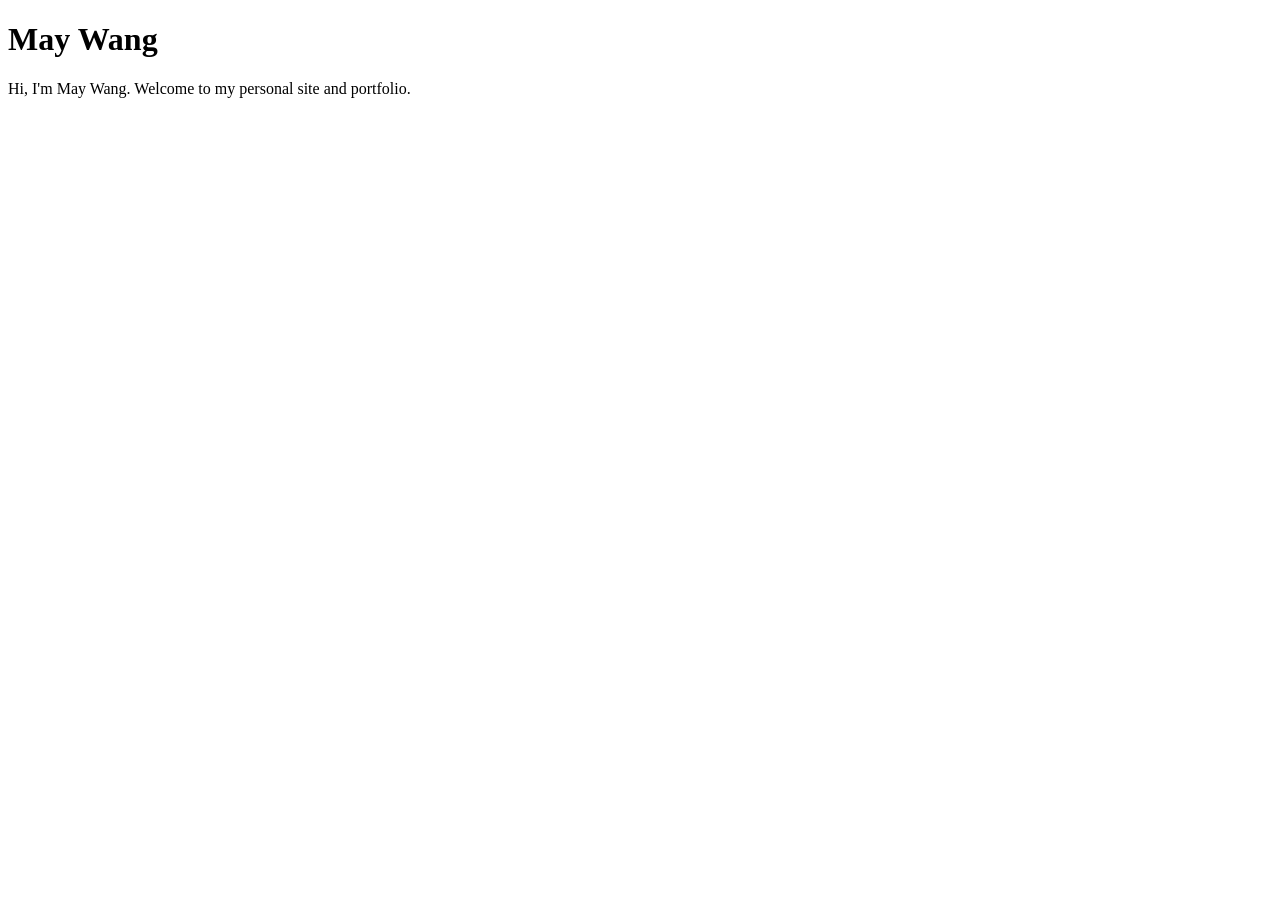
==== index.html @ 8f581ac7 "creating" ====
<!DOCTYPE html>
<html lang="en">
<head>
    <meta charset="UTF-8">
    <meta name="viewport" content="width=device-width, initial-scale=1.0">
    <title>May Wang: Personal site and portfolio</title>
</head>
<body>
    <h1>May Wang</h1>
    <p>Hi, I'm May Wang. Welcome to my personal site and portfolio.</p>
</body>
</html>
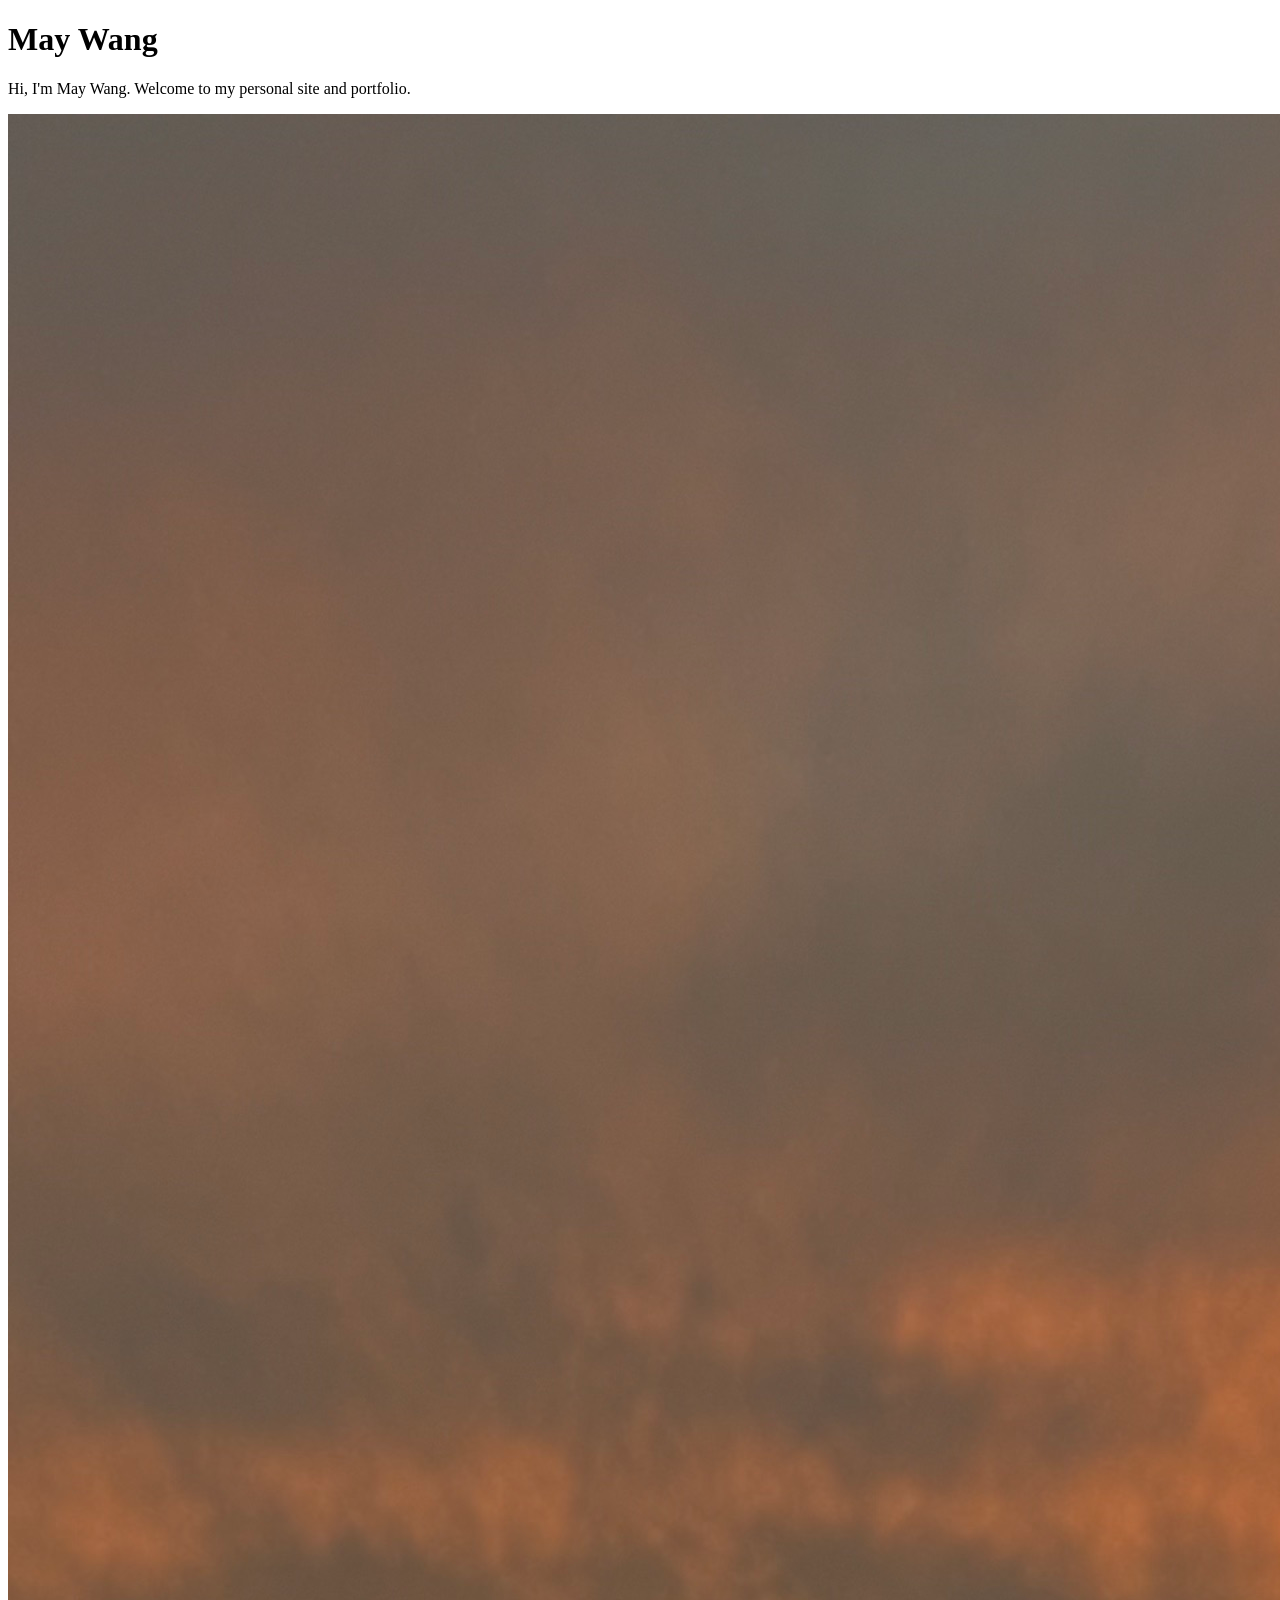
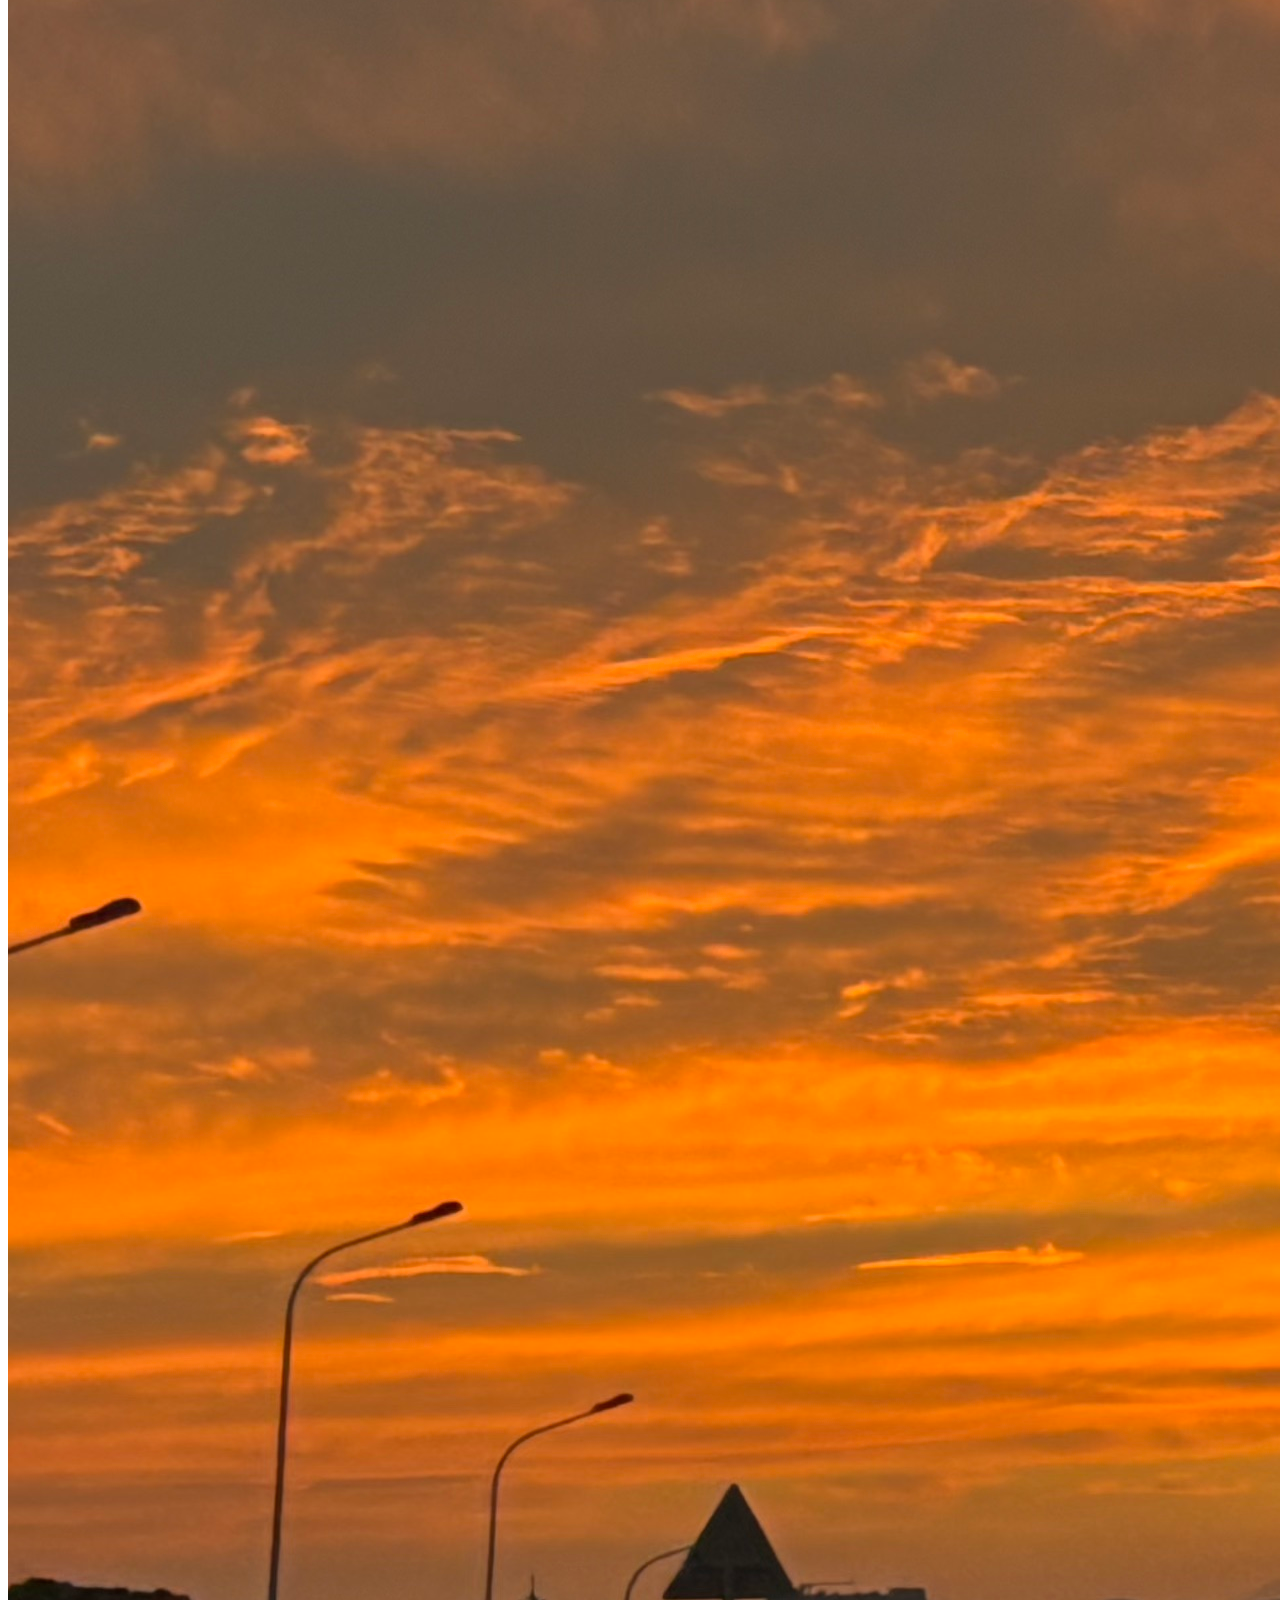
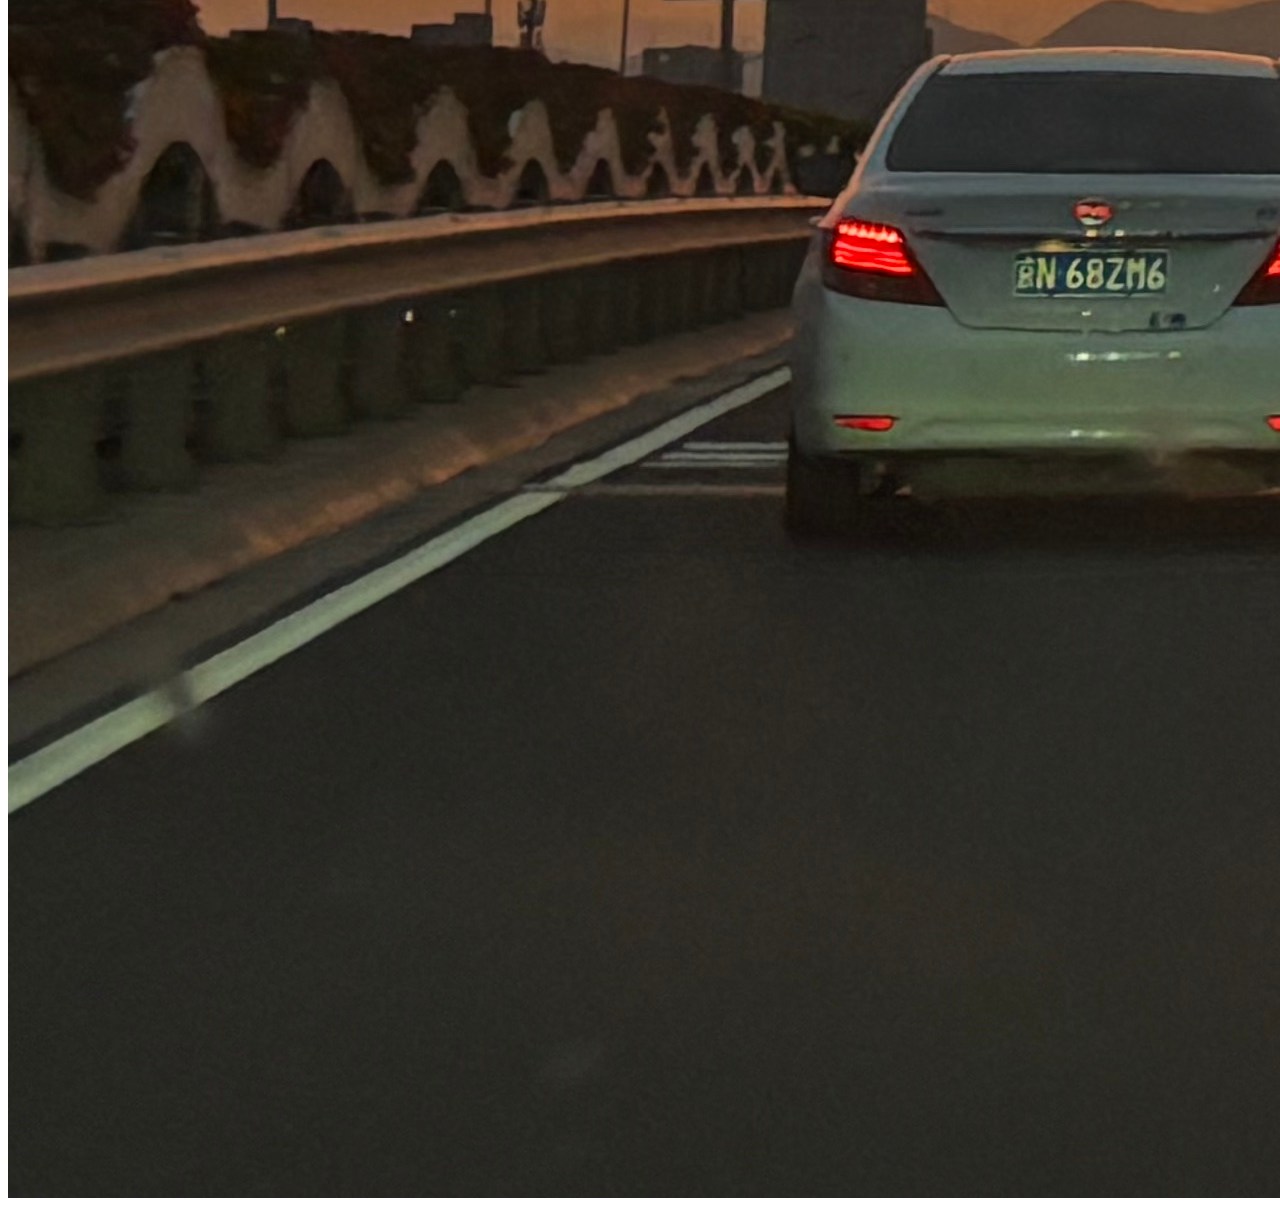
==== commit f72be149: "image" ====
--- a/index.html
+++ b/index.html
@@ -8,5 +8,6 @@
 <body>
     <h1>May Wang</h1>
     <p>Hi, I'm May Wang. Welcome to my personal site and portfolio.</p>
+    <img src="images/IMG_6337.jpeg" alt="A photo of Sky">
 </body>
 </html>
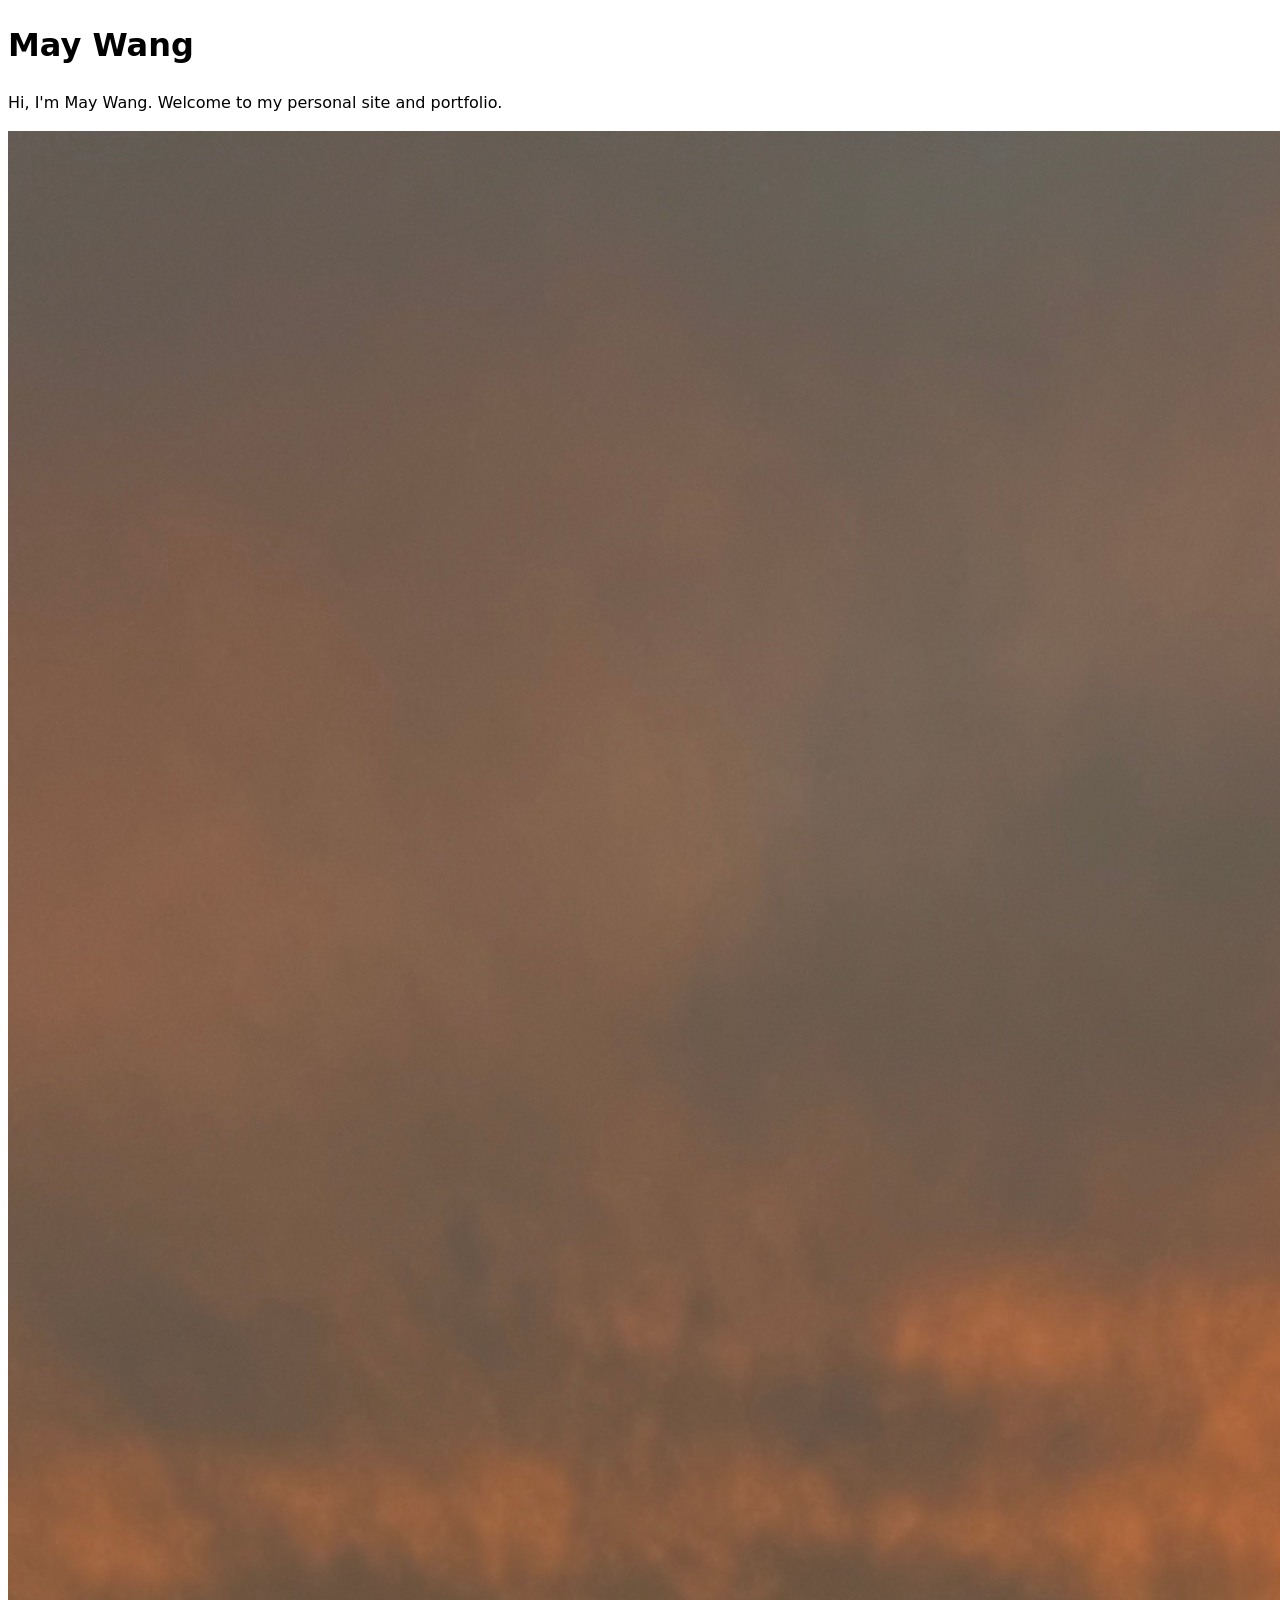
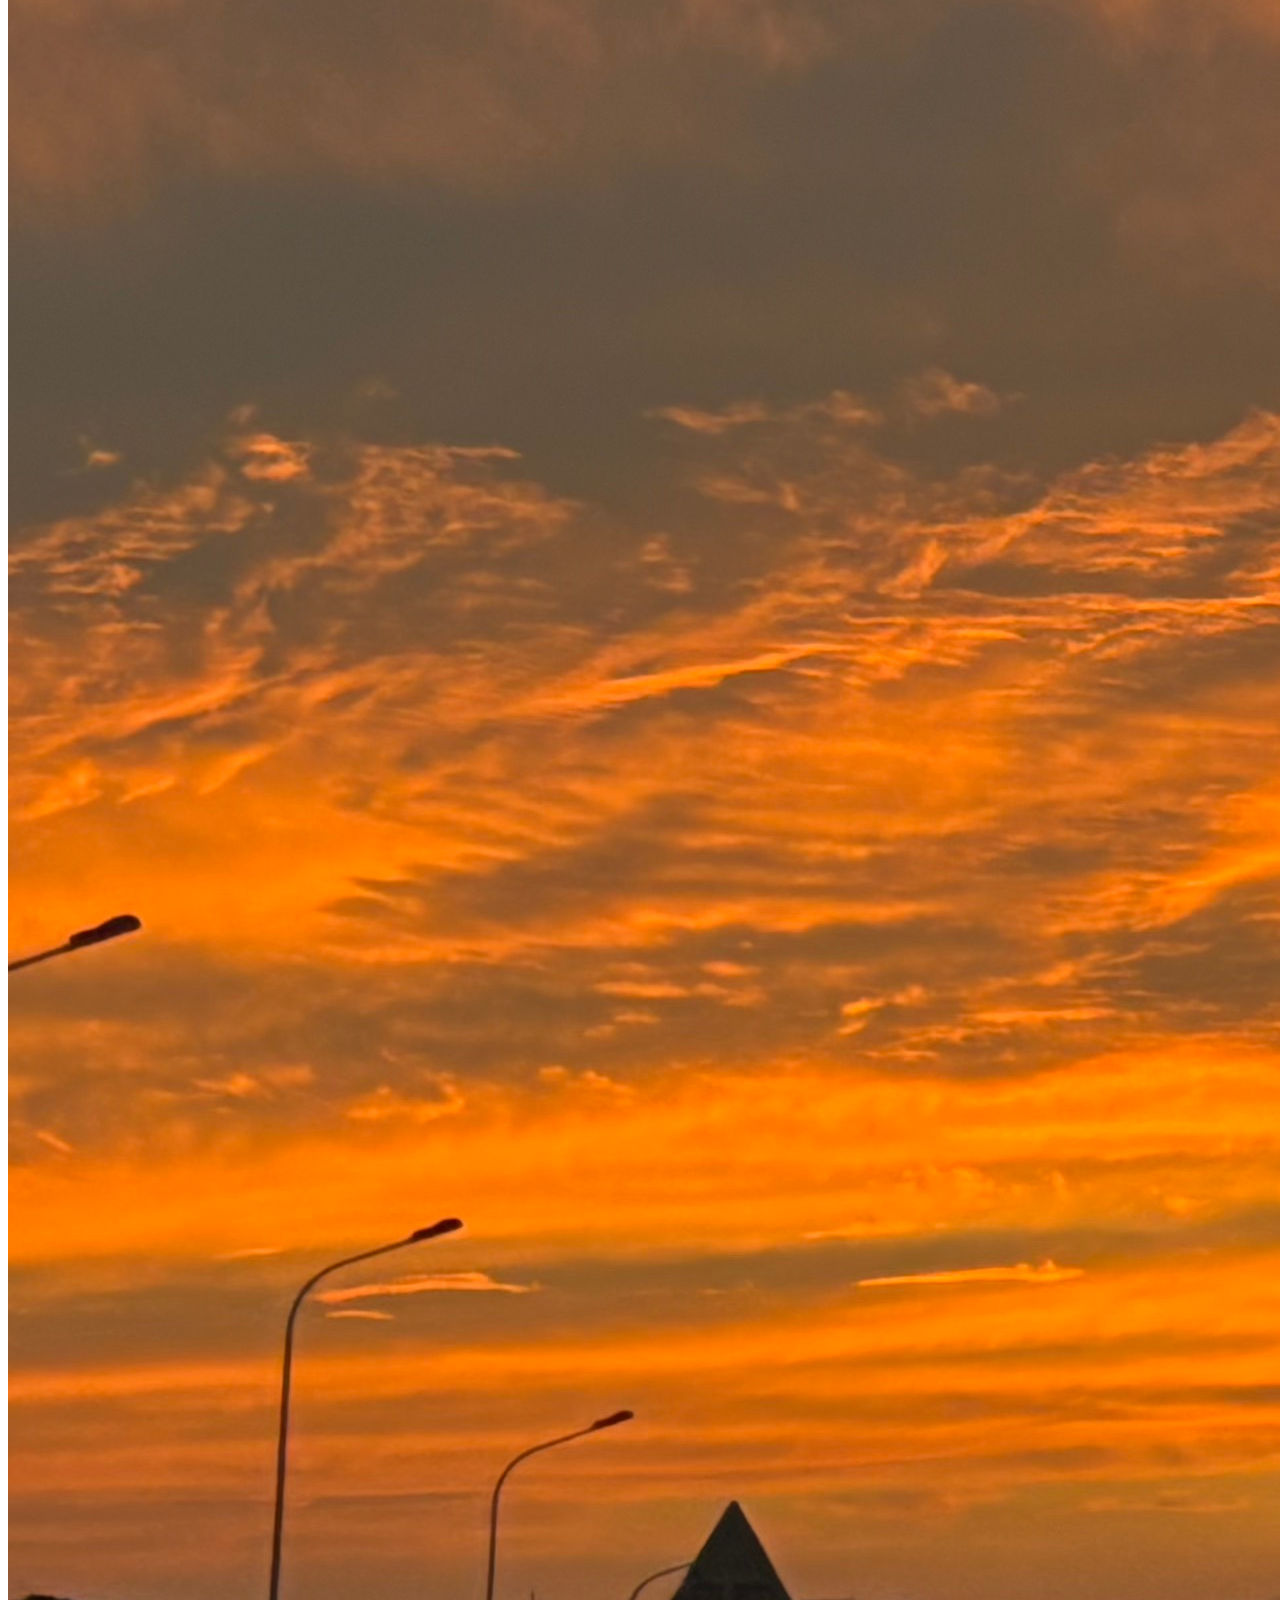
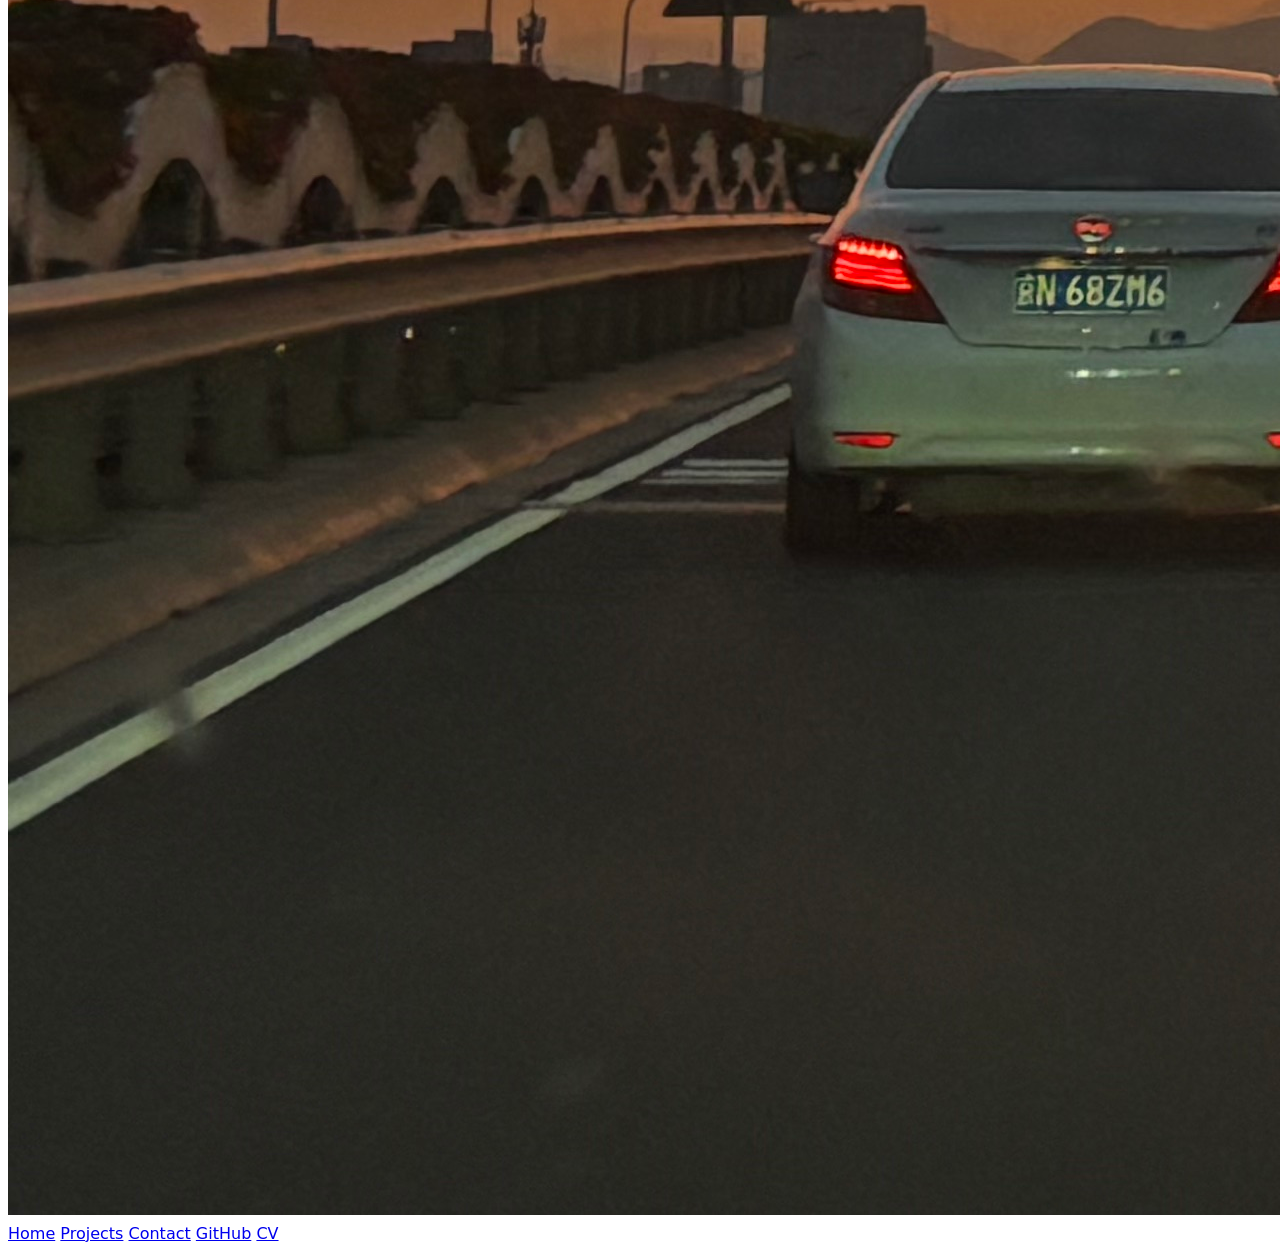
==== commit 1ef918cc: "finish" ====
--- a/index.html
+++ b/index.html
@@ -4,10 +4,18 @@
     <meta charset="UTF-8">
     <meta name="viewport" content="width=device-width, initial-scale=1.0">
     <title>May Wang: Personal site and portfolio</title>
+    <link rel="stylesheet" href="style.css">
 </head>
 <body>
     <h1>May Wang</h1>
     <p>Hi, I'm May Wang. Welcome to my personal site and portfolio.</p>
-    <img src="images/IMG_6337.jpeg" alt="A photo of Sky">
+    <img src="images/IMG_6337.jpeg" alt="A photo of Sky" />
+    <nav>
+    <a href="./">Home</a>
+    <a href="projects/">Projects</a>
+    <a href="contact/">Contact</a>
+    <a href="https://github.com/maw044-source" target="_blank">GitHub</a>
+    <a href="cv/">CV</a>
+    </nav>
 </body>
 </html>
--- a/style.css
+++ b/style.css
@@ -0,0 +1,6 @@
+body {
+  /* Set line height to 1.5 times the font size
+	   and use the OS’s UI font as the website font
+	 */
+  font: 100%/1.5 system-ui;
+}
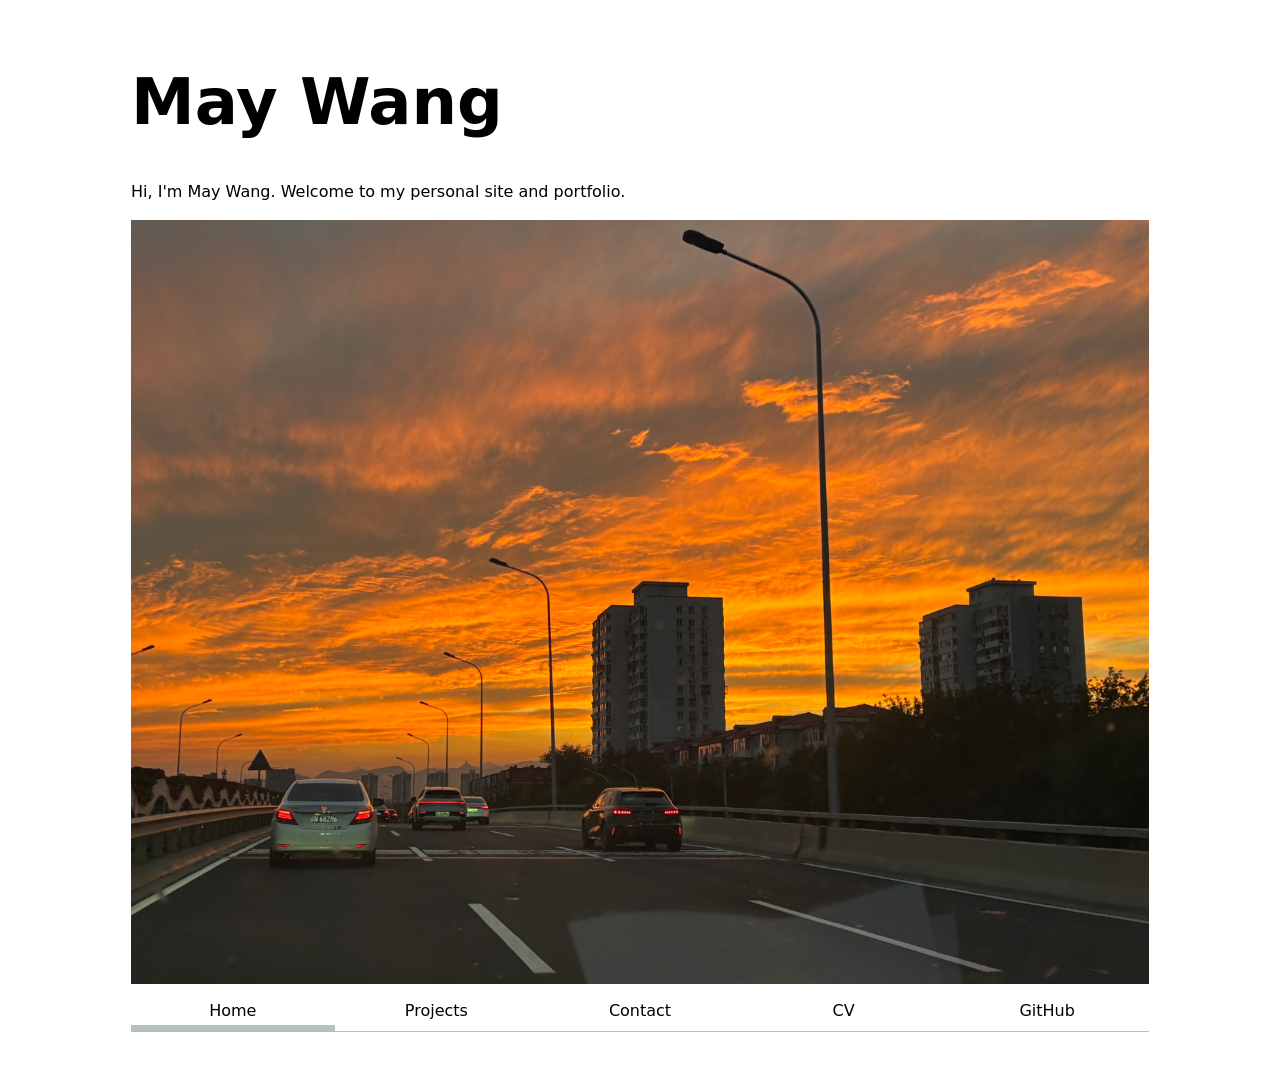
==== commit 69fe38d9: "lab2" ====
--- a/index.html
+++ b/index.html
@@ -11,11 +11,11 @@
     <p>Hi, I'm May Wang. Welcome to my personal site and portfolio.</p>
     <img src="images/IMG_6337.jpeg" alt="A photo of Sky" />
     <nav>
-    <a href="./">Home</a>
+    <a href="./" class="current">Home</a>
     <a href="projects/">Projects</a>
     <a href="contact/">Contact</a>
-    <a href="https://github.com/maw044-source" target="_blank">GitHub</a>
     <a href="cv/">CV</a>
-    </nav>
+    <a href="https://github.com/maw044@ucsd.edu" target="_blank">GitHub</a>
+</nav>
 </body>
 </html>
--- a/style.css
+++ b/style.css
@@ -1,6 +1,95 @@
+html {
+    --color-accent: oklch(65% 50% 0);
+    accent-color: var(--color-accent);
+}
+
 body {
-  /* Set line height to 1.5 times the font size
-	   and use the OS’s UI font as the website font
-	 */
-  font: 100%/1.5 system-ui;
+    font: 100%/1.5 system-ui;
+
+    max-width: 100ch;
+    margin-inline: auto;
+    padding: 1em;
+}
+
+nav {
+    display: flex;
+    margin-bottom: 2em;
+    border-bottom: 1px solid oklch(80% 3% 200);
+}
+
+nav a {
+    flex: 1;
+    text-decoration: none;
+    color: inherit;
+    text-align: center;
+    padding: 0.5em;
+}
+
+nav a.current {
+    border-bottom: 0.4em solid oklch(80% 3% 200);
+    padding-bottom: 0.1em;
+}
+
+nav a:hover {
+    border-bottom: 0.4em solid var(--color-accent);
+    padding-bottom: 0.1em;
+}
+
+img {
+    max-width: 100%;
+    height: auto;
+}
+
+input,
+textarea,
+button {
+    font: inherit;
+}
+
+form {
+    display: grid;
+    grid-template-columns: auto 1fr;
+    gap: 1em;
+}
+
+form label {
+    display: grid;
+    grid-template-columns: subgrid;
+    grid-column: 1 / -1;
+}
+
+form button {
+    grid-column: 1 / -1;
+}
+
+/* PROJECTS */
+
+.projects {
+    display: grid;
+    grid-template-columns: repeat(auto-fill, minmax(15em, 1fr));
+    gap: 1em;
+}
+
+.projects article {
+    display: grid;
+    grid-template-rows: subgrid;
+    grid-row: span 3;
+}
+
+.projects h2 {
+    margin: 0;
+}
+
+h1 {
+    font-size: 400%;
+}
+
+h1,
+h2,
+h3,
+h4,
+h5,
+h6 {
+    line-height: 1.1;
+    text-wrap: balance;
 }
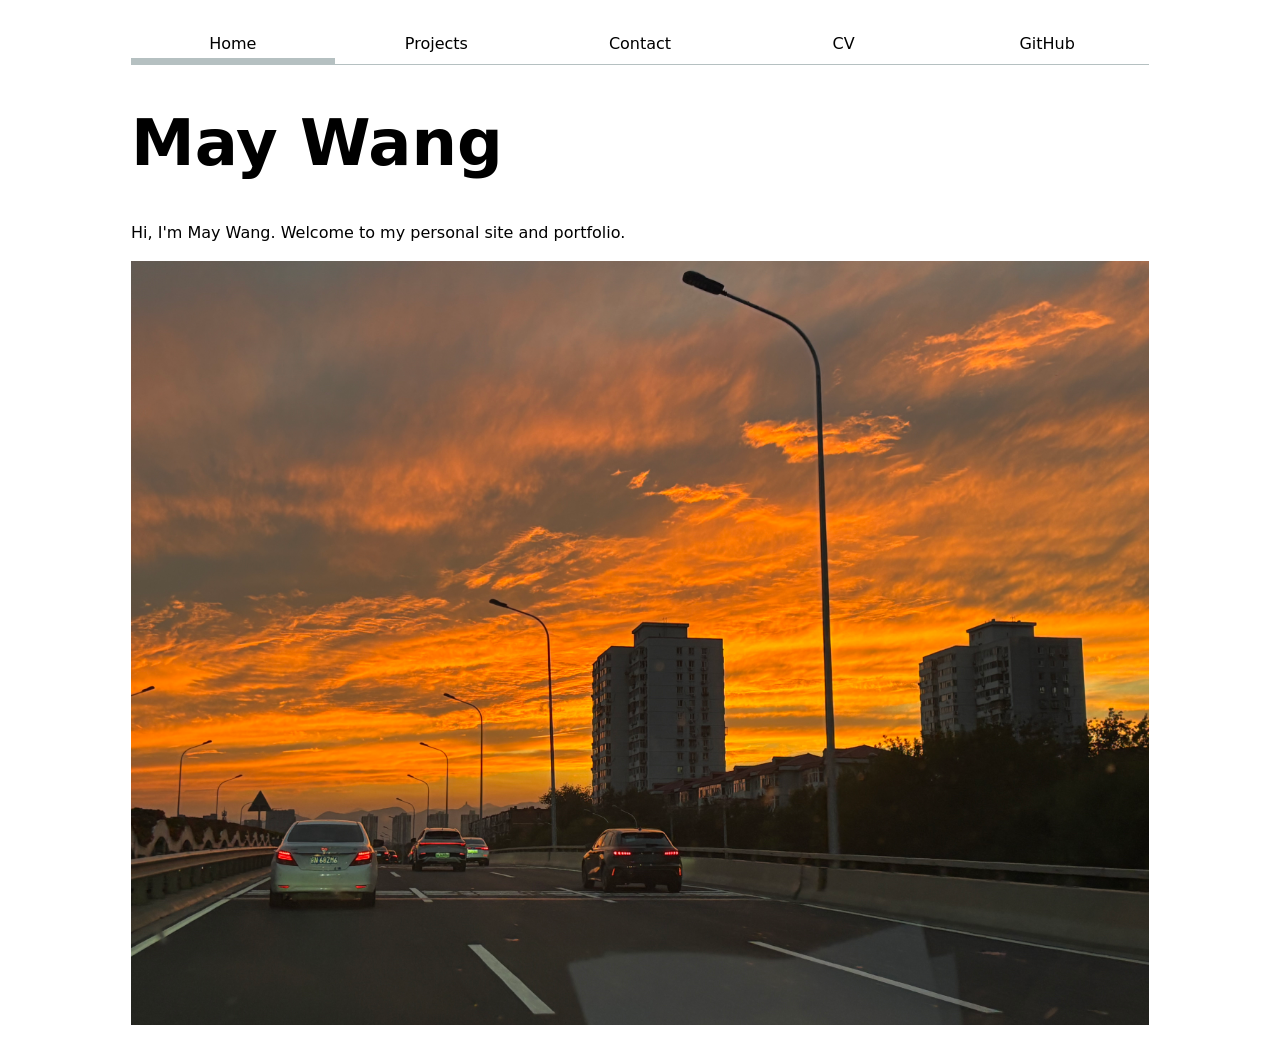
==== commit 0b3f9085: "nav" ====
--- a/index.html
+++ b/index.html
@@ -7,15 +7,15 @@
     <link rel="stylesheet" href="style.css">
 </head>
 <body>
-    <h1>May Wang</h1>
-    <p>Hi, I'm May Wang. Welcome to my personal site and portfolio.</p>
-    <img src="images/IMG_6337.jpeg" alt="A photo of Sky" />
     <nav>
     <a href="./" class="current">Home</a>
     <a href="projects/">Projects</a>
     <a href="contact/">Contact</a>
     <a href="cv/">CV</a>
     <a href="https://github.com/maw044@ucsd.edu" target="_blank">GitHub</a>
-</nav>
+    </nav>
+    <h1>May Wang</h1>
+    <p>Hi, I'm May Wang. Welcome to my personal site and portfolio.</p>
+    <img src="images/IMG_6337.jpeg" alt="A photo of Sky" />
 </body>
 </html>
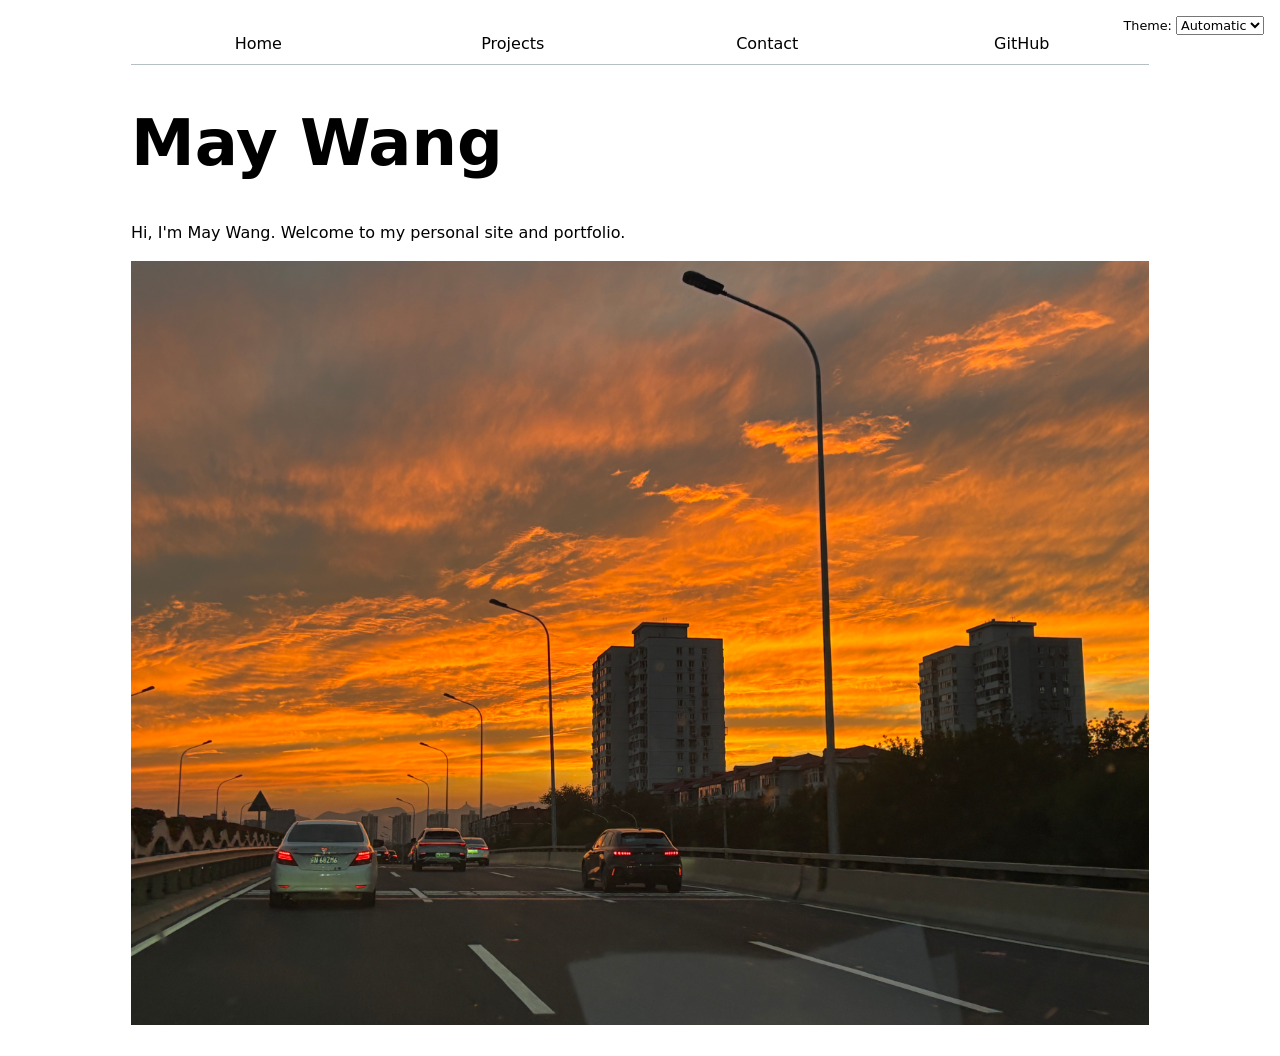
==== commit 89ffb008: "added dark mode" ====
--- a/index.html
+++ b/index.html
@@ -5,15 +5,10 @@
     <meta name="viewport" content="width=device-width, initial-scale=1.0">
     <title>May Wang: Personal site and portfolio</title>
     <link rel="stylesheet" href="style.css">
+    <script type="module" src="global.js"></script>
 </head>
 <body>
-    <nav>
-    <a href="./" class="current">Home</a>
-    <a href="projects/">Projects</a>
-    <a href="contact/">Contact</a>
-    <a href="cv/">CV</a>
-    <a href="https://github.com/maw044@ucsd.edu" target="_blank">GitHub</a>
-    </nav>
+    
     <h1>May Wang</h1>
     <p>Hi, I'm May Wang. Welcome to my personal site and portfolio.</p>
     <img src="images/IMG_6337.jpeg" alt="A photo of Sky" />
--- a/style.css
+++ b/style.css
@@ -1,6 +1,21 @@
 html {
     --color-accent: oklch(65% 50% 0);
     accent-color: var(--color-accent);
+}
+
+.color-scheme {
+  position: absolute;
+  top: 1rem;
+  right: 1rem;
+  font-size: 80%;
+}
+
+.color-scheme select {
+  font: inherit;
+}
+
+:root {
+  color-scheme: light dark;
 }
 
 body {
@@ -9,6 +24,11 @@
     max-width: 100ch;
     margin-inline: auto;
     padding: 1em;
+}
+
+nav {
+  --border-color: oklch(50% 10% 200 / 40%);
+  border-bottom: 1px solid var(--border-color);
 }
 
 nav {
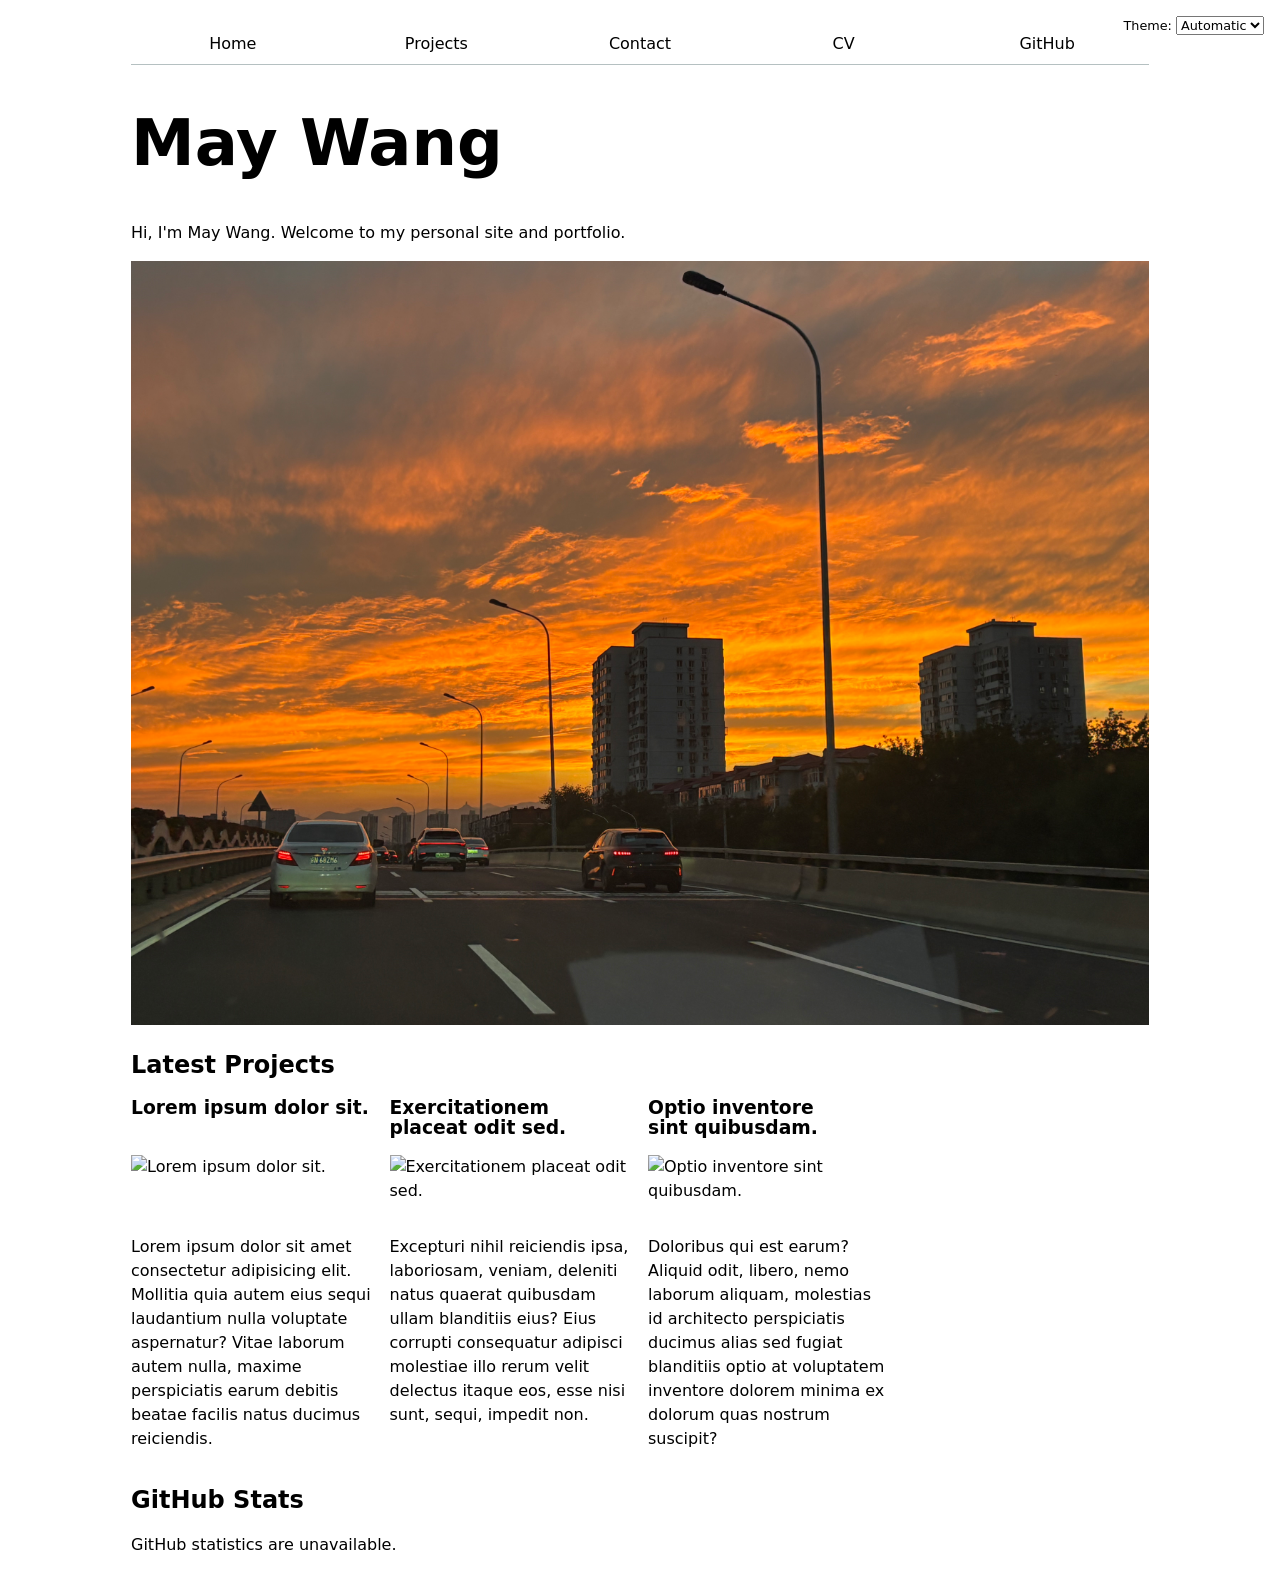
==== commit 50245cbe: "Updated lab 4" ====
--- a/index.html
+++ b/index.html
@@ -6,11 +6,16 @@
     <title>May Wang: Personal site and portfolio</title>
     <link rel="stylesheet" href="style.css">
     <script type="module" src="global.js"></script>
+    <script type="module" src="index.js"></script>
 </head>
 <body>
     
     <h1>May Wang</h1>
     <p>Hi, I'm May Wang. Welcome to my personal site and portfolio.</p>
     <img src="images/IMG_6337.jpeg" alt="A photo of Sky" />
+    <h2>Latest Projects</h2>
+<div class="projects"></div>
+<h2>GitHub Stats</h2>
+<div id="profile-stats">Loading GitHub statistics…</div>
 </body>
 </html>
--- a/style.css
+++ b/style.css
@@ -96,7 +96,8 @@
     grid-row: span 3;
 }
 
-.projects h2 {
+.projects h2,
+.projects h3 {
     margin: 0;
 }
 
@@ -112,4 +113,22 @@
 h6 {
     line-height: 1.1;
     text-wrap: balance;
+}
+
+#profile-stats dl {
+  display: grid;
+  grid-template-columns: repeat(4, 1fr);
+  gap: 0.5rem;
+  text-align: center;
+}
+
+#profile-stats dt {
+  grid-row: 1;
+  font-weight: bold;
+}
+
+#profile-stats dd {
+  grid-row: 2;
+  margin: 0;
+  font-size: 1.5rem;
 }
